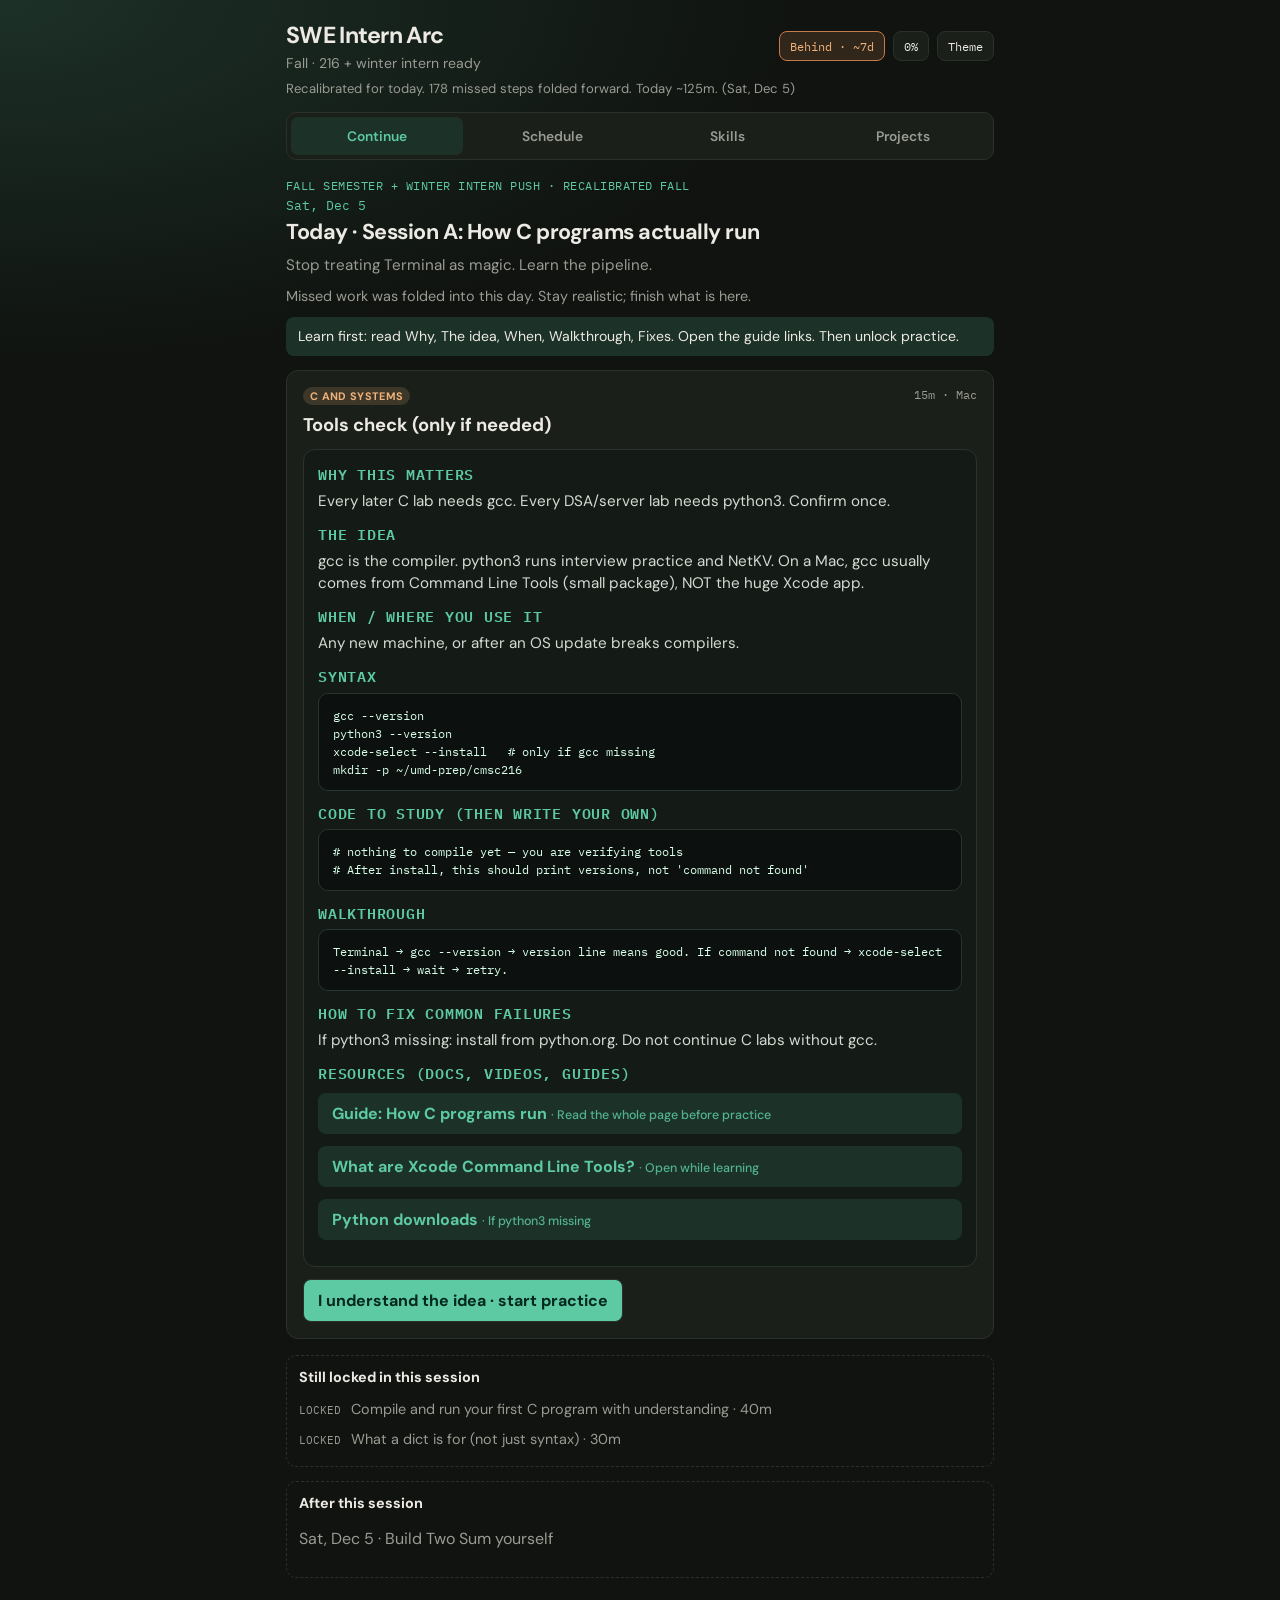
==== index.html @ 763b1bae "Deploy SWE Intern Arc static site for GitHub Pages." ====
<!DOCTYPE html>
<html lang="en" data-theme="dark">
<head>
  <meta charset="utf-8">
  <meta name="viewport" content="width=device-width, initial-scale=1">
  <title>SWE Intern Arc</title>
  <link rel="stylesheet" href="styles.css">
</head>
<body>
  <div class="app">
    <header class="hdr">
      <div>
        <h1 class="mark">SWE Intern Arc</h1>
        <p class="who" id="greeting">Learn in order. One step at a time.</p>
      </div>
      <div class="hdr-actions">
        <span class="chip pace" id="paceChip" data-status="on_track">On track</span>
        <span class="chip" id="progressChip">0%</span>
        <button type="button" class="icon-btn" id="themeToggle">Theme</button>
      </div>
    </header>

    <p class="pace-line" id="paceLine">Recalibrating…</p>

    <nav class="nav">
      <button class="nav-btn active" data-tab="continue">Continue</button>
      <button class="nav-btn" data-tab="map">Schedule</button>
      <button class="nav-btn" data-tab="skills">Skills</button>
      <button class="nav-btn" data-tab="projects">Projects</button>
    </nav>

    <main>
      <section class="view active" id="view-continue">
        <p class="eyebrow" id="phaseLabel"></p>
        <p class="date-line" id="dayDate"></p>
        <h2 class="h1" id="lessonTitle">Loading</h2>
        <p class="concept" id="lessonConcept"></p>
        <p class="why" id="dayWhy"></p>

        <p class="how" id="howTo">Learn first: why, idea, when, syntax, code, walkthrough, fixes, then open docs/videos. Unlock practice only after that.</p>

        <div id="currentStep" class="step-card"></div>

        <div class="locked-box">
          <h3 class="h3">Still locked in this session</h3>
          <ul id="lockedSteps" class="locked-list"></ul>
        </div>

        <div class="next-lesson-box" id="nextLessonBox" hidden>
          <h3 class="h3">After this session</h3>
          <p id="nextLessonTitle" class="muted"></p>
        </div>

        <div class="row-actions">
          <button type="button" class="btn" id="completeBtn">Mark step complete</button>
        </div>
      </section>

      <section class="view" id="view-map">
        <p class="lede" id="scheduleLede">Summer free time runs through mid August. Classes start end of August. Winter intern materials lock by early November.</p>
        <div class="filter-row" id="segmentFilters"></div>
        <div id="phaseMap"></div>
        <div class="footer-actions">
          <button type="button" class="btn ghost" id="exportBtn">Export progress</button>
          <button type="button" class="btn ghost" id="importBtn">Import progress</button>
          <input type="file" id="importFile" accept="application/json,.json" hidden>
          <button type="button" class="btn ghost" id="resetBtn">Reset arc</button>
        </div>
        <p class="hint" id="saveMeta"></p>
      </section>

      <section class="view" id="view-skills">
        <p class="lede">Same spine, four skill threads. Open a thread to see what is coming. Completing still happens in Continue order.</p>
        <div class="filter-row" id="engineFilters"></div>
        <div id="trackPanel"></div>
      </section>

      <section class="view" id="view-projects">
        <p class="lede">Real products: Gambit, NetKV, TerpButler, plus a hackathon scoping method. Each step has Learn, Example, Do, Prove, and a link.</p>
        <div id="projectList"></div>
      </section>
    </main>
  </div>

  <div id="toast" class="toast" aria-live="polite"></div>

  <script src="curriculum.js"></script>
  <script src="projects.js"></script>
  <script src="teach_bank.js"></script>
  <script src="enrich.js"></script>
  <script src="recalibrate.js"></script>
  <script src="app.js"></script>
</body>
</html>
---- styles.css ----
@import url("https://fonts.googleapis.com/css2?family=DM+Sans:opsz,wght@9..40,400;9..40,500;9..40,600;9..40,700&family=IBM+Plex+Mono:wght@400;500&display=swap");

:root, [data-theme="light"] {
  --bg: #efece4;
  --surface: #fffcf6;
  --ink: #171614;
  --muted: #6a6963;
  --line: #ddd8cc;
  --accent: #0d6b54;
  --accent-soft: #d9efe6;
  --dsa: #1d4f91;
  --systems: #8a4b12;
  --product: #6b2d8b;
  --cloud: #0d6b54;
  --work: #9a3412;
}

[data-theme="dark"] {
  --bg: #101310;
  --surface: #1a1f1a;
  --ink: #eceae3;
  --muted: #9a9b92;
  --line: #2a312a;
  --accent: #5dcaa4;
  --accent-soft: #1c3228;
  --dsa: #7eb6ff;
  --systems: #f0b27a;
  --product: #d4a5f5;
  --cloud: #5dcaa4;
  --work: #f5a87a;
}

* { box-sizing: border-box; }
body {
  margin: 0;
  font-family: "DM Sans", system-ui, sans-serif;
  color: var(--ink);
  background:
    radial-gradient(800px 360px at 0% 0%, color-mix(in srgb, var(--accent) 16%, transparent), transparent),
    var(--bg);
  min-height: 100vh;
}
a { color: var(--accent); }
button { font: inherit; cursor: pointer; }

.app { max-width: 740px; margin: 0 auto; padding: 20px 16px 96px; }

.hdr {
  display: flex;
  justify-content: space-between;
  gap: 12px;
  margin-bottom: 14px;
}
.mark {
  margin: 0;
  font-size: 1.45rem;
  font-weight: 700;
  letter-spacing: -0.03em;
}
.who { margin: 4px 0 0; color: var(--muted); font-size: 0.88rem; }
.hdr-actions { display: flex; gap: 8px; align-items: center; }
.chip, .icon-btn, .chip-btn {
  border: 1px solid var(--line);
  background: var(--surface);
  color: var(--ink);
  border-radius: 8px;
  padding: 6px 10px;
  font-size: 0.78rem;
}
.chip, .icon-btn { font-family: "IBM Plex Mono", monospace; }
.chip.pace[data-status="behind"] {
  border-color: #c47a4a;
  color: #f0b27a;
  background: color-mix(in srgb, #c47a4a 18%, transparent);
}
.chip.pace[data-status="ahead"] {
  border-color: var(--accent);
  color: var(--accent);
  background: var(--accent-soft);
}
.chip.pace[data-status="on_track"] {
  border-color: var(--line);
}
.pace-line {
  margin: -6px 0 14px;
  font-size: 0.82rem;
  line-height: 1.4;
  color: var(--muted);
}
.chip-btn.active {
  border-color: var(--accent);
  background: var(--accent-soft);
  color: var(--accent);
  font-weight: 600;
}

.nav {
  display: grid;
  grid-template-columns: repeat(4, 1fr);
  gap: 4px;
  padding: 4px;
  border: 1px solid var(--line);
  border-radius: 10px;
  background: var(--surface);
  margin-bottom: 18px;
}
.nav-btn {
  border: 0;
  background: transparent;
  color: var(--muted);
  font-weight: 600;
  padding: 10px 4px;
  border-radius: 7px;
  font-size: 0.86rem;
}
.nav-btn.active {
  background: var(--accent-soft);
  color: var(--accent);
}

.view { display: none; }
.view.active { display: block; }

.eyebrow {
  margin: 0 0 4px;
  font-family: "IBM Plex Mono", monospace;
  font-size: 0.75rem;
  color: var(--accent);
  text-transform: uppercase;
  letter-spacing: 0.04em;
}
.h1 { font-size: 1.35rem; margin: 0 0 8px; letter-spacing: -0.02em; }
.h2 { font-size: 1.05rem; margin: 0; }
.h3 { font-size: 0.9rem; margin: 0 0 8px; }
.concept, .lede, .blurb, .muted, .hint, .why, .date-line, .day-why { color: var(--muted); }
.concept, .lede { line-height: 1.45; margin: 0 0 10px; font-size: 0.95rem; }
.why { margin: 0 0 10px; font-size: 0.9rem; line-height: 1.4; }
.how {
  margin: 0 0 14px;
  padding: 10px 12px;
  border-radius: 8px;
  background: var(--accent-soft);
  color: var(--ink);
  font-size: 0.88rem;
  line-height: 1.4;
}
.teach-panel {
  border: 1px solid #2a342e;
  border-radius: 12px;
  padding: 14px;
  background: #141a16;
  margin-bottom: 12px;
  color: #e8ebe6;
}
.teach-panel .block-label {
  color: #5dcaa4;
}
.teach-panel p {
  color: #d5dad2;
}
.practice-panel {
  border: 1px solid #3dcf8e;
  border-radius: 12px;
  padding: 14px;
  background: #1a3026;
  margin-top: 12px;
  color: #e8ebe6;
}
.practice-panel .block-label {
  color: #5dcaa4;
}
.practice-panel p {
  color: #d5dad2;
}
.example {
  margin: 0;
  padding: 12px 14px;
  border-radius: 10px;
  background: #0c100e !important;
  border: 1px solid #2a342e !important;
  color: #d7ffe9 !important;
  font-family: "IBM Plex Mono", monospace;
  font-size: 0.78rem;
  line-height: 1.45;
  white-space: pre-wrap;
  overflow-x: auto;
}
[data-theme="light"] .teach-panel {
  background: #141a16;
  border-color: #2a342e;
  color: #e8ebe6;
}
[data-theme="light"] .teach-panel p,
[data-theme="light"] .practice-panel p {
  color: #d5dad2;
}
[data-theme="light"] .example {
  background: #0c100e !important;
  color: #d7ffe9 !important;
  border-color: #2a342e !important;
}
.res-list {
  display: flex;
  flex-direction: column;
  gap: 8px;
}
.resource-btn .res-use,
.res-use {
  font-weight: 500;
  opacity: 0.85;
  font-size: 0.78rem;
}
.date-line { margin: 0 0 4px; font-family: "IBM Plex Mono", monospace; font-size: 0.8rem; color: var(--accent); }
.day-why { margin: 0 0 10px; padding: 0 4px; font-size: 0.82rem; line-height: 1.35; }
.track-pill.track-build { color: var(--product); background: color-mix(in srgb, var(--product) 16%, transparent); }
.track-pill.track-pro { color: var(--work); background: color-mix(in srgb, var(--work) 16%, transparent); }
.blurb { margin: 6px 0 10px; font-size: 0.9rem; line-height: 1.4; }
.hint { font-size: 0.8rem; margin-top: 10px; }
.meta { font-family: "IBM Plex Mono", monospace; font-size: 0.75rem; color: var(--muted); }

.step-card {
  border: 1px solid var(--line);
  background: var(--surface);
  border-radius: 12px;
  padding: 16px;
  margin-bottom: 16px;
}
.step-top {
  display: flex;
  justify-content: space-between;
  gap: 8px;
  margin-bottom: 8px;
  flex-wrap: wrap;
}
.step-title { margin: 0 0 12px; font-size: 1.15rem; }
.block { margin-bottom: 12px; }
.block p { margin: 0; line-height: 1.45; font-size: 0.95rem; }
.block-label {
  margin: 0 0 4px !important;
  font-family: "IBM Plex Mono", monospace;
  font-size: 0.7rem;
  text-transform: uppercase;
  letter-spacing: 0.05em;
  color: var(--accent);
  font-weight: 600;
}
.mins { font-family: "IBM Plex Mono", monospace; font-size: 0.75rem; color: var(--muted); }

.track-pill {
  font-size: 0.68rem;
  font-weight: 700;
  text-transform: uppercase;
  letter-spacing: 0.03em;
  padding: 2px 7px;
  border-radius: 999px;
}
.track-pill.track-dsa { color: var(--dsa); background: color-mix(in srgb, var(--dsa) 16%, transparent); }
.track-pill.track-systems { color: var(--systems); background: color-mix(in srgb, var(--systems) 16%, transparent); }
.track-pill.track-product { color: var(--product); background: color-mix(in srgb, var(--product) 16%, transparent); }
.track-pill.track-cloud { color: var(--cloud); background: color-mix(in srgb, var(--cloud) 16%, transparent); }
.track-pill.track-work { color: var(--work); background: color-mix(in srgb, var(--work) 16%, transparent); }

.resource-btn {
  display: inline-block;
  margin-top: 4px;
  padding: 10px 14px;
  border-radius: 8px;
  background: var(--accent-soft);
  color: var(--accent);
  font-weight: 700;
  text-decoration: none;
}

.locked-box, .next-lesson-box {
  border: 1px dashed var(--line);
  border-radius: 10px;
  padding: 12px;
  margin-bottom: 14px;
}
.locked-list, .title-only, .up-titles, .lesson-map {
  margin: 0;
  padding: 0;
  list-style: none;
}
.locked-list li, .title-only li, .up-titles li {
  padding: 6px 0;
  font-size: 0.9rem;
  color: var(--muted);
}
.lock {
  font-family: "IBM Plex Mono", monospace;
  font-size: 0.68rem;
  text-transform: uppercase;
  margin-right: 6px;
  color: var(--muted);
}

.row-actions, .footer-actions, .filter-row, .links {
  display: flex;
  flex-wrap: wrap;
  gap: 8px;
  margin: 8px 0;
}
.btn {
  border: 1px solid var(--line);
  background: var(--accent);
  color: #04281e;
  border-radius: 8px;
  padding: 10px 14px;
  font-weight: 700;
}
[data-theme="light"] .btn { color: #fff; }
.btn.ghost {
  background: transparent;
  color: var(--muted);
  font-weight: 600;
}

.phase-card, .track-card, .proj {
  border: 1px solid var(--line);
  background: var(--surface);
  border-radius: 12px;
  padding: 14px;
  margin-bottom: 12px;
}
.phase-card.active { border-color: var(--accent); }
.phase-card.locked { opacity: 0.85; }
.phase-top {
  display: flex;
  justify-content: space-between;
  gap: 8px;
  align-items: baseline;
}
.bar {
  height: 6px;
  background: var(--line);
  border-radius: 999px;
  overflow: hidden;
  margin: 8px 0;
}
.bar i { display: block; height: 100%; background: var(--accent); }

.lesson-map li button {
  width: 100%;
  text-align: left;
  border: 1px solid var(--line);
  background: var(--bg);
  border-radius: 8px;
  padding: 8px 10px;
  color: inherit;
  display: flex;
  justify-content: space-between;
  gap: 8px;
  margin-bottom: 6px;
}
.lesson-map li.done button { opacity: 0.55; }
.lesson-map li.current button {
  border-color: var(--accent);
  background: var(--accent-soft);
}
.lesson-map li button:disabled { opacity: 0.4; cursor: default; }

.chapter { margin-top: 12px; padding-top: 10px; border-top: 1px solid var(--line); }
.proj-step {
  display: grid;
  grid-template-columns: auto 1fr;
  gap: 10px;
  padding: 12px;
  border: 1px solid var(--line);
  border-radius: 10px;
  background: var(--bg);
  margin-bottom: 8px;
  cursor: pointer;
}
.proj-step.on { opacity: 0.55; }
.proj-step input { margin-top: 4px; accent-color: var(--accent); }
.proj.locked { opacity: 0.9; }
/* .example dark styles defined above with teach-panel */
.stack {
  margin: 4px 0 0;
  font-family: "IBM Plex Mono", monospace;
  font-size: 0.75rem;
  color: var(--accent);
}
.why-matter {
  margin: 8px 0;
  font-size: 0.9rem;
  line-height: 1.4;
}
.task-meta { margin-bottom: 6px; }

.toast {
  position: fixed;
  bottom: 20px;
  left: 50%;
  transform: translateX(-50%) translateY(12px);
  background: var(--ink);
  color: var(--bg);
  padding: 8px 14px;
  border-radius: 8px;
  font-size: 0.85rem;
  opacity: 0;
  pointer-events: none;
  transition: 0.2s ease;
}
.toast.show {
  opacity: 1;
  transform: translateX(-50%) translateY(0);
}

@media (max-width: 520px) {
  .nav-btn { font-size: 0.78rem; }
  .lesson-map li button { flex-direction: column; align-items: flex-start; }
}
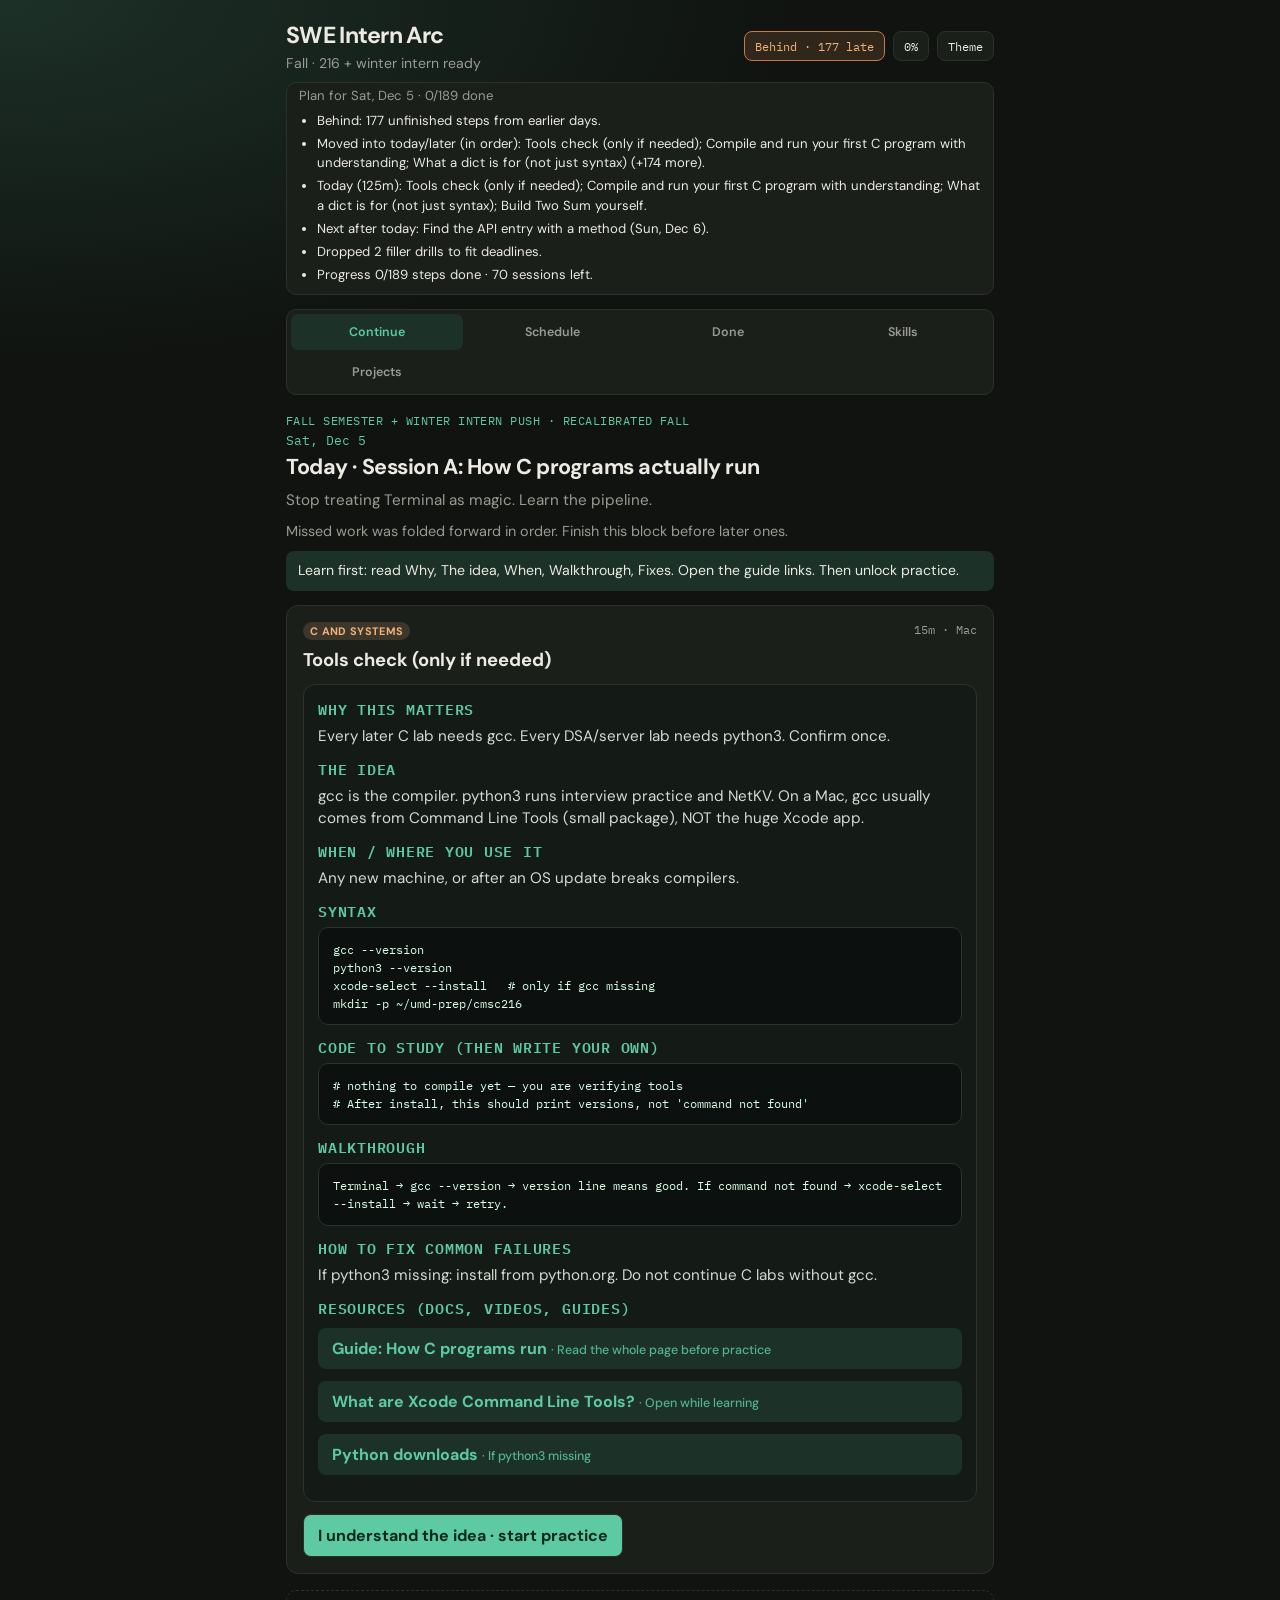
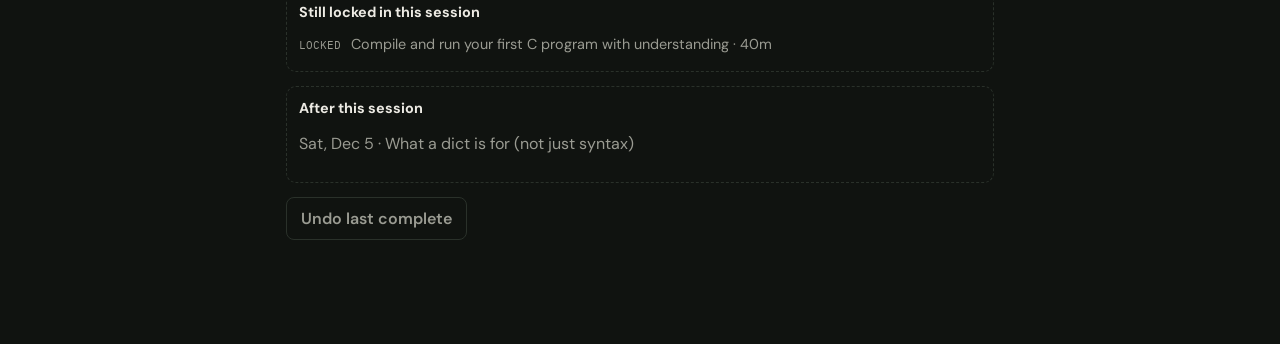
==== commit f07d10e2: "Add pace details, Done tab with undo, and Jul 24 start date. Co-authored-by: Cursor <cursoragent@cur" ====
--- a/index.html
+++ b/index.html
@@ -20,11 +20,15 @@
       </div>
     </header>
 
-    <p class="pace-line" id="paceLine">Recalibrating…</p>
+    <div class="pace-box" id="paceBox">
+      <p class="pace-line" id="paceLine">Loading plan…</p>
+      <ul class="pace-details" id="paceDetails"></ul>
+    </div>
 
-    <nav class="nav">
+    <nav class="nav nav-5">
       <button class="nav-btn active" data-tab="continue">Continue</button>
       <button class="nav-btn" data-tab="map">Schedule</button>
+      <button class="nav-btn" data-tab="done">Done</button>
       <button class="nav-btn" data-tab="skills">Skills</button>
       <button class="nav-btn" data-tab="projects">Projects</button>
     </nav>
@@ -53,11 +57,12 @@
 
         <div class="row-actions">
           <button type="button" class="btn" id="completeBtn">Mark step complete</button>
+          <button type="button" class="btn ghost" id="undoBtn">Undo last complete</button>
         </div>
       </section>
 
       <section class="view" id="view-map">
-        <p class="lede" id="scheduleLede">Summer free time runs through mid August. Classes start end of August. Winter intern materials lock by early November.</p>
+        <p class="lede" id="scheduleLede">Summer free time runs through mid August. Classes start early September. Winter intern materials lock by early November.</p>
         <div class="filter-row" id="segmentFilters"></div>
         <div id="phaseMap"></div>
         <div class="footer-actions">
@@ -67,6 +72,14 @@
           <button type="button" class="btn ghost" id="resetBtn">Reset arc</button>
         </div>
         <p class="hint" id="saveMeta"></p>
+      </section>
+
+      <section class="view" id="view-done">
+        <p class="lede" id="doneLede">Everything you have marked complete. Undo if you clicked too early.</p>
+        <div class="row-actions" style="margin-bottom:12px">
+          <button type="button" class="btn ghost" id="undoBtn2">Undo last complete</button>
+        </div>
+        <div id="donePanel"></div>
       </section>
 
       <section class="view" id="view-skills">
--- a/styles.css
+++ b/styles.css
@@ -82,11 +82,44 @@
   border-color: var(--line);
 }
 .pace-line {
-  margin: -6px 0 14px;
+  margin: -6px 0 6px;
   font-size: 0.82rem;
   line-height: 1.4;
   color: var(--muted);
 }
+.pace-box {
+  margin: -4px 0 14px;
+  padding: 10px 12px;
+  border: 1px solid var(--line);
+  border-radius: 10px;
+  background: var(--surface);
+}
+.pace-details {
+  margin: 0;
+  padding-left: 1.1rem;
+  color: var(--ink);
+  font-size: 0.82rem;
+  line-height: 1.45;
+}
+.pace-details li + li { margin-top: 4px; }
+.nav-5 {
+  grid-template-columns: repeat(5, 1fr);
+}
+.nav-5 .nav-btn { font-size: 0.78rem; padding: 10px 2px; }
+.done-item {
+  display: grid;
+  grid-template-columns: 1fr auto;
+  gap: 8px;
+  align-items: start;
+  padding: 10px 12px;
+  border: 1px solid var(--line);
+  border-radius: 10px;
+  background: var(--surface);
+  margin-bottom: 8px;
+}
+.done-item p { margin: 0; font-size: 0.9rem; }
+.done-item .meta { margin-top: 4px; }
+.row-actions { display: flex; flex-wrap: wrap; gap: 8px; }
 .chip-btn.active {
   border-color: var(--accent);
   background: var(--accent-soft);
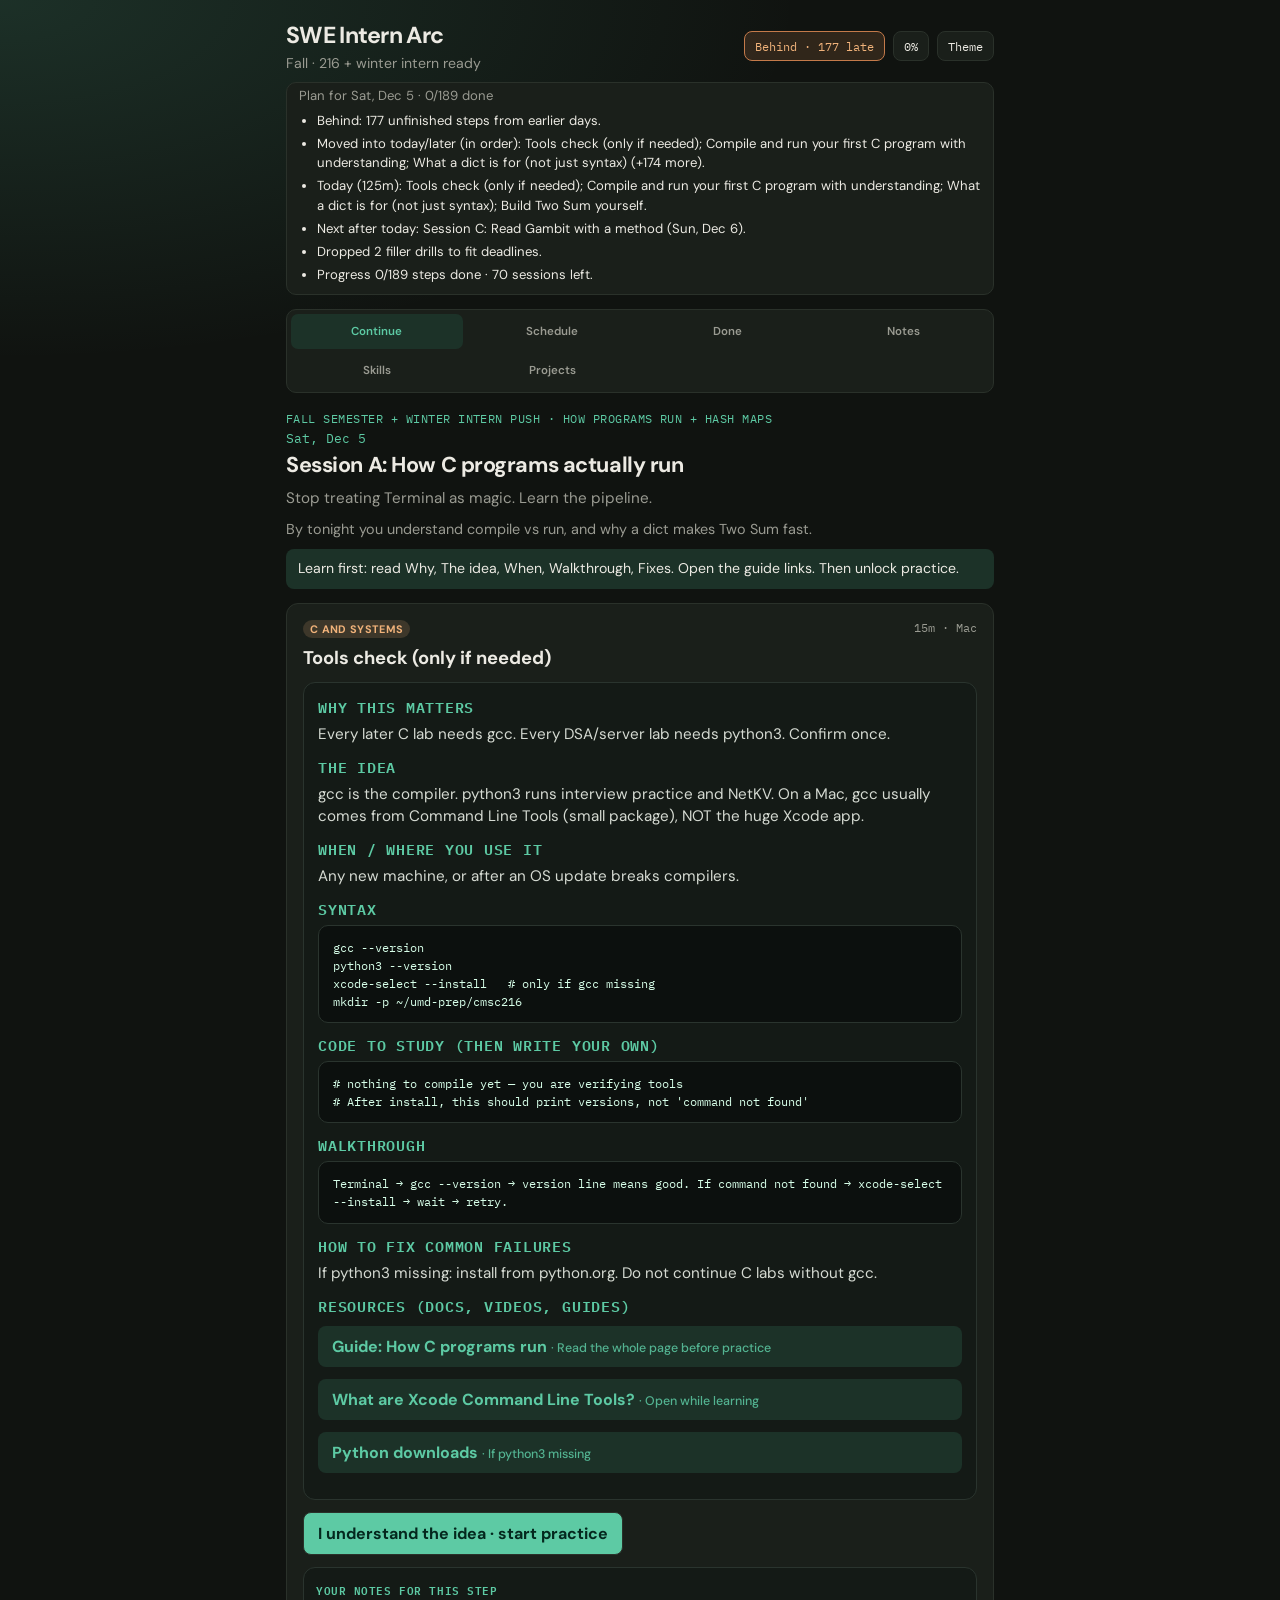
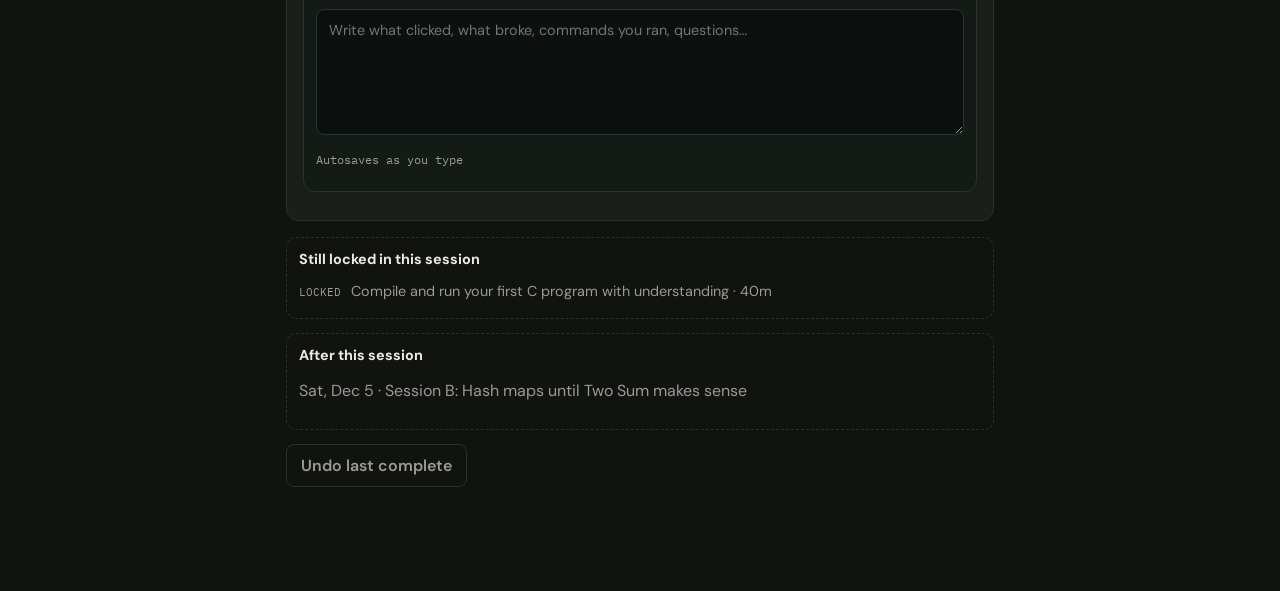
==== commit 9e13e2db: "Add notebook with per-lesson notes and scratch pad Co-authored-by: Cursor <cursoragent@cursor.com>" ====
--- a/index.html
+++ b/index.html
@@ -25,10 +25,11 @@
       <ul class="pace-details" id="paceDetails"></ul>
     </div>
 
-    <nav class="nav nav-5">
+    <nav class="nav nav-6">
       <button class="nav-btn active" data-tab="continue">Continue</button>
       <button class="nav-btn" data-tab="map">Schedule</button>
       <button class="nav-btn" data-tab="done">Done</button>
+      <button class="nav-btn" data-tab="notes">Notes</button>
       <button class="nav-btn" data-tab="skills">Skills</button>
       <button class="nav-btn" data-tab="projects">Projects</button>
     </nav>
@@ -82,6 +83,20 @@
         <div id="donePanel"></div>
       </section>
 
+      <section class="view" id="view-notes">
+        <p class="lede">Your notebook for every lesson. Write while learning in Continue, or edit anything here. Saves in this browser and in Export.</p>
+        <div class="note-scratch">
+          <p class="block-label">Scratch pad</p>
+          <textarea id="scratchPad" rows="4" placeholder="Random thoughts, blockers, links…"></textarea>
+        </div>
+        <div class="notes-toolbar">
+          <input type="search" id="notesSearch" placeholder="Search lessons or notes…" autocomplete="off">
+          <div class="filter-row" id="notesFilters"></div>
+          <button type="button" class="btn ghost" id="exportNotesBtn">Export notes.md</button>
+        </div>
+        <div id="notesPanel"></div>
+      </section>
+
       <section class="view" id="view-skills">
         <p class="lede">Same spine, four skill threads. Open a thread to see what is coming. Completing still happens in Continue order.</p>
         <div class="filter-row" id="engineFilters"></div>
--- a/styles.css
+++ b/styles.css
@@ -106,6 +106,10 @@
   grid-template-columns: repeat(5, 1fr);
 }
 .nav-5 .nav-btn { font-size: 0.78rem; padding: 10px 2px; }
+.nav-6 {
+  grid-template-columns: repeat(6, 1fr);
+}
+.nav-6 .nav-btn { font-size: 0.72rem; padding: 10px 2px; }
 .done-item {
   display: grid;
   grid-template-columns: 1fr auto;
@@ -120,6 +124,70 @@
 .done-item p { margin: 0; font-size: 0.9rem; }
 .done-item .meta { margin-top: 4px; }
 .row-actions { display: flex; flex-wrap: wrap; gap: 8px; }
+.note-box, .note-scratch, .note-card {
+  border: 1px solid #2a342e;
+  border-radius: 12px;
+  padding: 12px;
+  background: #141a16;
+  margin: 12px 0;
+  color: #e8ebe6;
+}
+.note-box .block-label,
+.note-scratch .block-label,
+.note-card .block-label {
+  color: #5dcaa4;
+}
+.note-box textarea,
+.note-scratch textarea,
+.note-card textarea {
+  width: 100%;
+  margin-top: 6px;
+  padding: 10px 12px;
+  border-radius: 8px;
+  border: 1px solid #2a342e;
+  background: #0c100e;
+  color: #d7ffe9;
+  font: inherit;
+  font-size: 0.9rem;
+  line-height: 1.45;
+  resize: vertical;
+  min-height: 88px;
+}
+.note-box textarea:focus,
+.note-scratch textarea:focus,
+.note-card textarea:focus {
+  outline: 1px solid #5dcaa4;
+}
+.notes-toolbar {
+  display: flex;
+  flex-direction: column;
+  gap: 8px;
+  margin-bottom: 12px;
+}
+.notes-toolbar input[type="search"] {
+  width: 100%;
+  padding: 10px 12px;
+  border-radius: 8px;
+  border: 1px solid var(--line);
+  background: var(--surface);
+  color: var(--ink);
+  font: inherit;
+}
+.note-card-top {
+  display: flex;
+  justify-content: space-between;
+  gap: 8px;
+  align-items: baseline;
+  flex-wrap: wrap;
+}
+.note-card h3 {
+  margin: 0;
+  font-size: 0.98rem;
+}
+.note-empty {
+  color: var(--muted);
+  font-size: 0.9rem;
+}
 .chip-btn.active {
   border-color: var(--accent);
   background: var(--accent-soft);
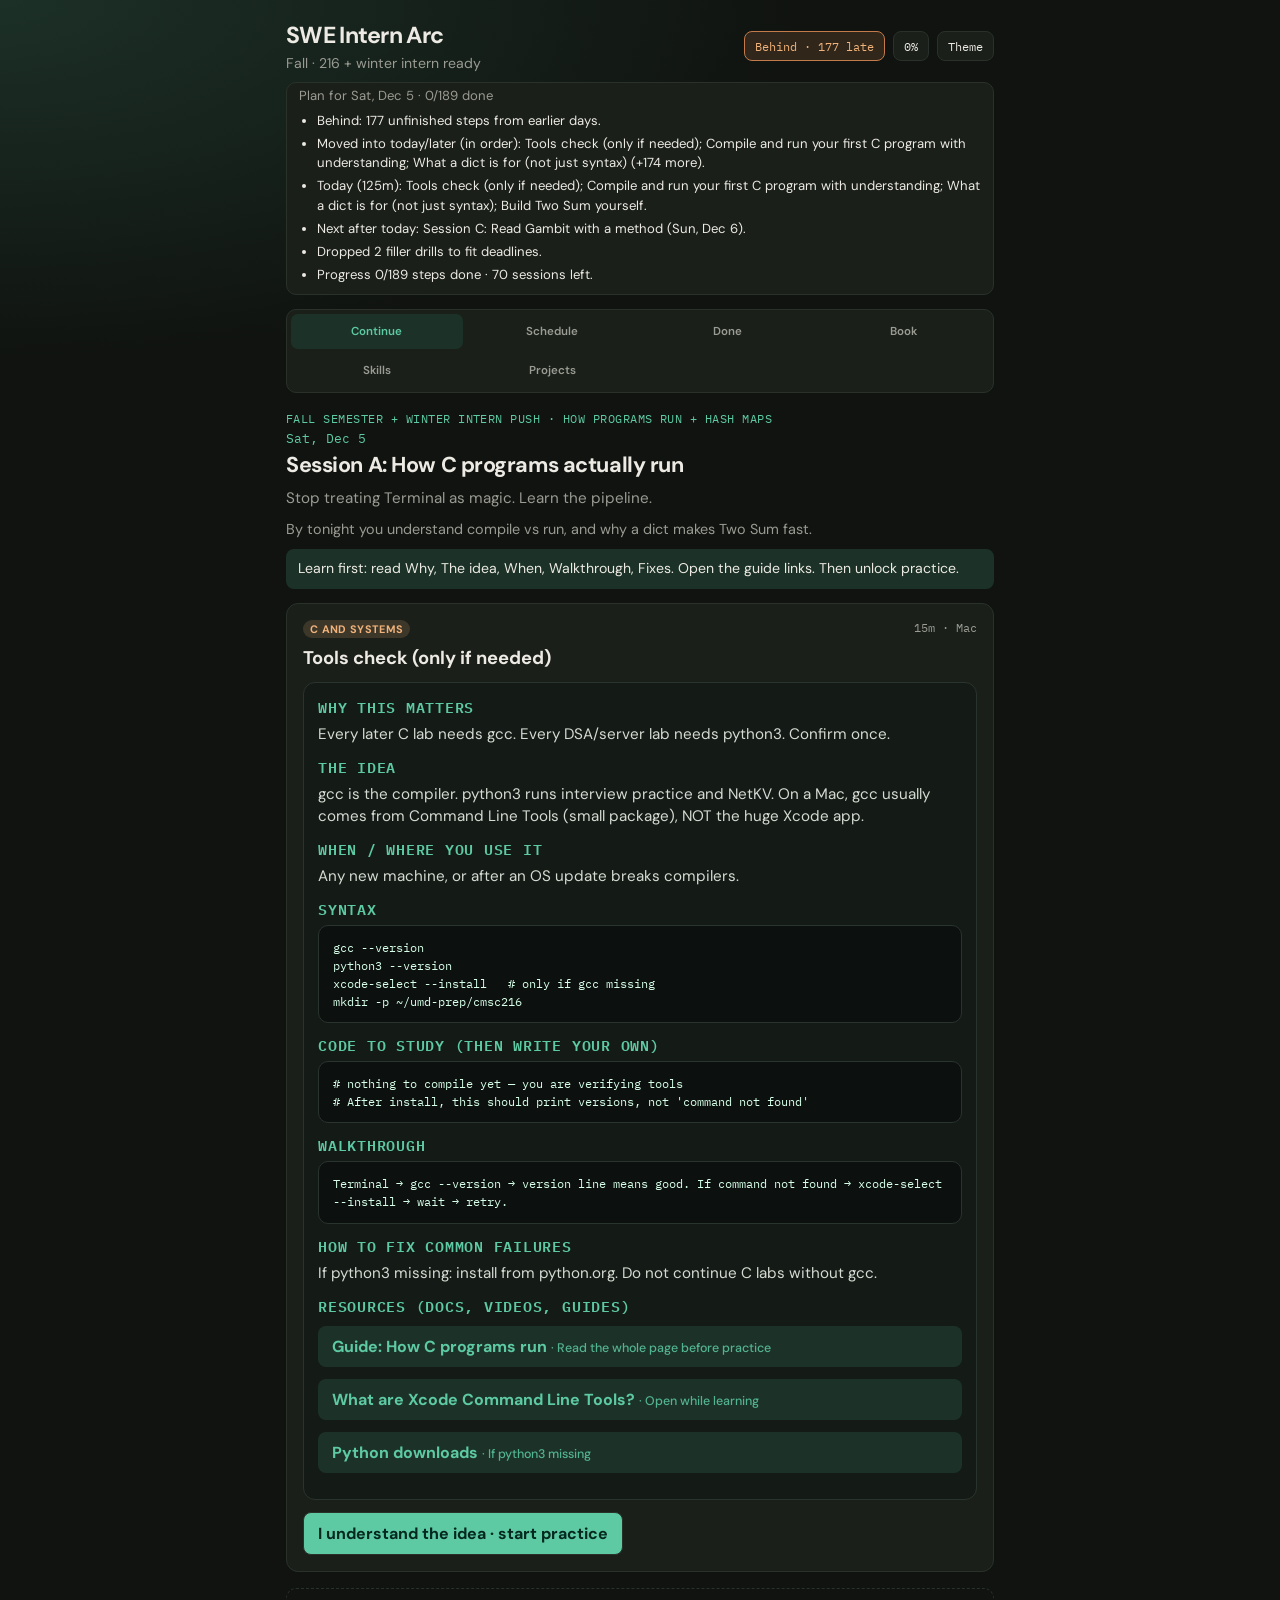
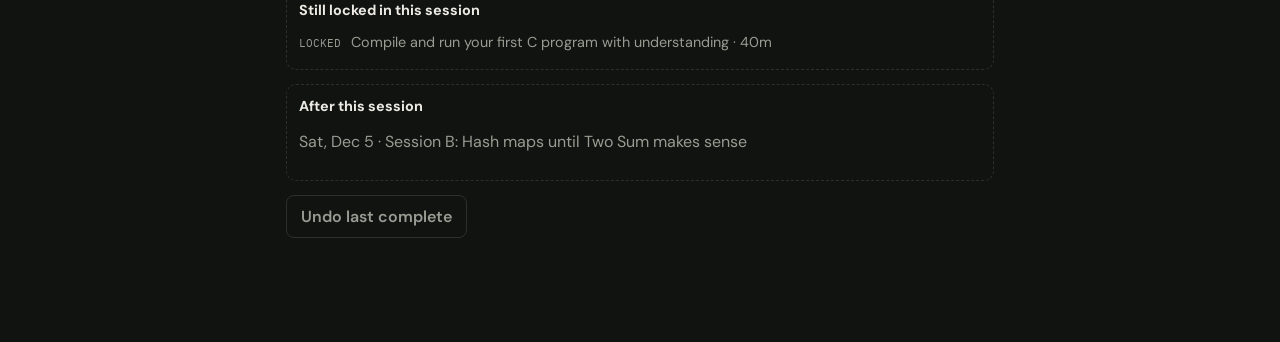
==== commit 465b565c: "Replace personal notes with compiled teaching notebook Co-authored-by: Cursor <cursoragent@cursor.co" ====
--- a/index.html
+++ b/index.html
@@ -29,7 +29,7 @@
       <button class="nav-btn active" data-tab="continue">Continue</button>
       <button class="nav-btn" data-tab="map">Schedule</button>
       <button class="nav-btn" data-tab="done">Done</button>
-      <button class="nav-btn" data-tab="notes">Notes</button>
+      <button class="nav-btn" data-tab="notes">Book</button>
       <button class="nav-btn" data-tab="skills">Skills</button>
       <button class="nav-btn" data-tab="projects">Projects</button>
     </nav>
@@ -84,15 +84,11 @@
       </section>
 
       <section class="view" id="view-notes">
-        <p class="lede">Your notebook for every lesson. Write while learning in Continue, or edit anything here. Saves in this browser and in Export.</p>
-        <div class="note-scratch">
-          <p class="block-label">Scratch pad</p>
-          <textarea id="scratchPad" rows="4" placeholder="Random thoughts, blockers, links…"></textarea>
-        </div>
+        <p class="lede">Compiled teaching notebook: every lesson’s why, idea, syntax, code, walkthrough, fixes, and links in one place.</p>
         <div class="notes-toolbar">
-          <input type="search" id="notesSearch" placeholder="Search lessons or notes…" autocomplete="off">
+          <input type="search" id="notesSearch" placeholder="Search topics, syntax, titles…" autocomplete="off">
           <div class="filter-row" id="notesFilters"></div>
-          <button type="button" class="btn ghost" id="exportNotesBtn">Export notes.md</button>
+          <button type="button" class="btn ghost" id="exportNotesBtn">Download notebook.md</button>
         </div>
         <div id="notesPanel"></div>
       </section>
--- a/styles.css
+++ b/styles.css
@@ -124,39 +124,39 @@
 .done-item p { margin: 0; font-size: 0.9rem; }
 .done-item .meta { margin-top: 4px; }
 .row-actions { display: flex; flex-wrap: wrap; gap: 8px; }
-.note-box, .note-scratch, .note-card {
-  border: 1px solid #2a342e;
+.book-card {
+  border: 1px solid var(--line);
   border-radius: 12px;
-  padding: 12px;
+  background: var(--surface);
+  margin-bottom: 10px;
+  overflow: hidden;
+}
+.book-card > summary {
+  list-style: none;
+  cursor: pointer;
+  padding: 12px 14px;
+  display: flex;
+  flex-wrap: wrap;
+  gap: 8px;
+  align-items: baseline;
+}
+.book-card > summary::-webkit-details-marker { display: none; }
+.book-card > summary strong {
+  flex: 1 1 160px;
+  font-size: 0.95rem;
+}
+.book-card[open] > summary {
+  border-bottom: 1px solid var(--line);
+}
+.book-body {
+  margin: 0;
+  border: 0;
+  border-radius: 0;
   background: #141a16;
-  margin: 12px 0;
-  color: #e8ebe6;
-}
-.note-box .block-label,
-.note-scratch .block-label,
-.note-card .block-label {
-  color: #5dcaa4;
-}
-.note-box textarea,
-.note-scratch textarea,
-.note-card textarea {
-  width: 100%;
-  margin-top: 6px;
-  padding: 10px 12px;
-  border-radius: 8px;
-  border: 1px solid #2a342e;
-  background: #0c100e;
-  color: #d7ffe9;
-  font: inherit;
+}
+.note-empty {
+  color: var(--muted);
   font-size: 0.9rem;
-  line-height: 1.45;
-  resize: vertical;
-  min-height: 88px;
-}
-.note-box textarea:focus,
-.note-scratch textarea:focus,
-.note-card textarea:focus {
-  outline: 1px solid #5dcaa4;
 }
 .notes-toolbar {
   display: flex;
@@ -172,21 +172,6 @@
   background: var(--surface);
   color: var(--ink);
   font: inherit;
-}
-.note-card-top {
-  display: flex;
-  justify-content: space-between;
-  gap: 8px;
-  align-items: baseline;
-  flex-wrap: wrap;
-}
-.note-card h3 {
-  margin: 0;
-  font-size: 0.98rem;
-}
-.note-empty {
-  color: var(--muted);
-  font-size: 0.9rem;
 }
 .chip-btn.active {
   border-color: var(--accent);
